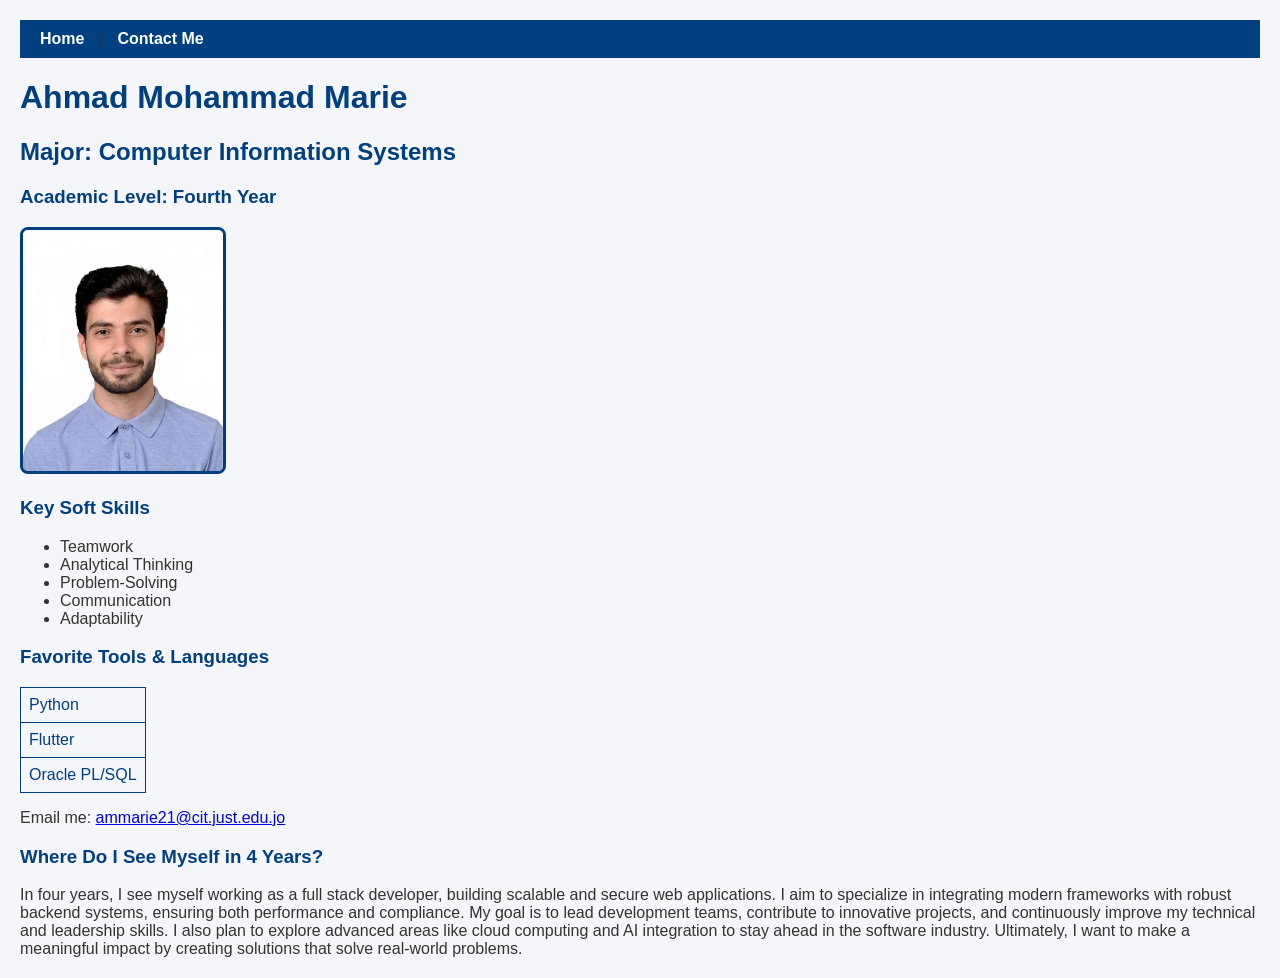
==== index.html @ 4f0599c0 "Add files via upload" ====
<!DOCTYPE html>
<html lang="en">
<head>
  <meta charset="UTF-8">
  <title>155626 - Ahmad Mohammad Marie</title>
  <link rel="stylesheet" href="style.css">
</head>
<body>
  <nav>
    <a href="index.html">Home</a> | 
    <a href="contact.html">Contact Me</a>
  </nav>

  <h1>Ahmad Mohammad Marie</h1>
  <h2>Major: Computer Information Systems</h2>
  <h3>Academic Level: Fourth Year</h3>

  <img src="photo.jpg" alt="Professional Photo" class="profile-photo">

  <h3>Key Soft Skills</h3>
  <ul>
    <li>Teamwork</li>
    <li>Analytical Thinking</li>
    <li>Problem-Solving</li>
    <li>Communication</li>
    <li>Adaptability</li>
  </ul>

  <h3>Favorite Tools & Languages</h3>
  <table>
    <tr><td><a href="https://www.python.org" target="_blank">Python</a></td></tr>
    <tr><td><a href="https://flutter.dev" target="_blank">Flutter</a></td></tr>
    <tr><td><a href="https://www.oracle.com/database/technologies/appdev/plsql.html" target="_blank">Oracle PL/SQL</a></td></tr>
  </table>

  <p>Email me: <a href="mailto:ammarie21@cit.just.edu.jo">ammarie21@cit.just.edu.jo</a></p>

  <h3>Where Do I See Myself in 4 Years?</h3>
  <p>
    In four years, I see myself working as a full stack developer, building scalable and secure web applications. 
    I aim to specialize in integrating modern frameworks with robust backend systems, ensuring both performance and compliance. 
    My goal is to lead development teams, contribute to innovative projects, and continuously improve my technical and leadership skills. 
    I also plan to explore advanced areas like cloud computing and AI integration to stay ahead in the software industry. 
    Ultimately, I want to make a meaningful impact by creating solutions that solve real-world problems.
  </p>
</body>
</html>
---- style.css ----
body {
  font-family: Arial, sans-serif;
  background-color: #f4f6f9;
  margin: 20px;
  color: #333;
}

nav {
  background-color: #004080;
  padding: 10px;
  margin-bottom: 20px;
}

nav a {
  color: white;
  text-decoration: none;
  margin: 0 10px;
  font-weight: bold;
}

nav a:hover {
  text-decoration: underline;
}

h1, h2, h3 {
  color: #004080;
}

.profile-photo {
  width: 200px;
  border: 3px solid #004080;
  border-radius: 8px;
}

table {
  border-collapse: collapse;
  margin-top: 10px;
}

table td {
  border: 1px solid #004080;
  padding: 8px;
}

table a {
  color: #004080;
  text-decoration: none;
}

table a:hover {
  text-decoration: underline;
}

form {
  background-color: #ffffff;
  padding: 20px;
  border: 1px solid #ccc;
  width: 300px;
}

input, textarea {
  width: 100%;
  padding: 8px;
  margin-top: 5px;
  border: 1px solid #ccc;
  border-radius: 4px;
}

input[type="submit"] {
  background-color: #004080;
  color: white;
  border: none;
  cursor: pointer;
}

input[type="submit"]:hover {
  background-color: #003366;
}
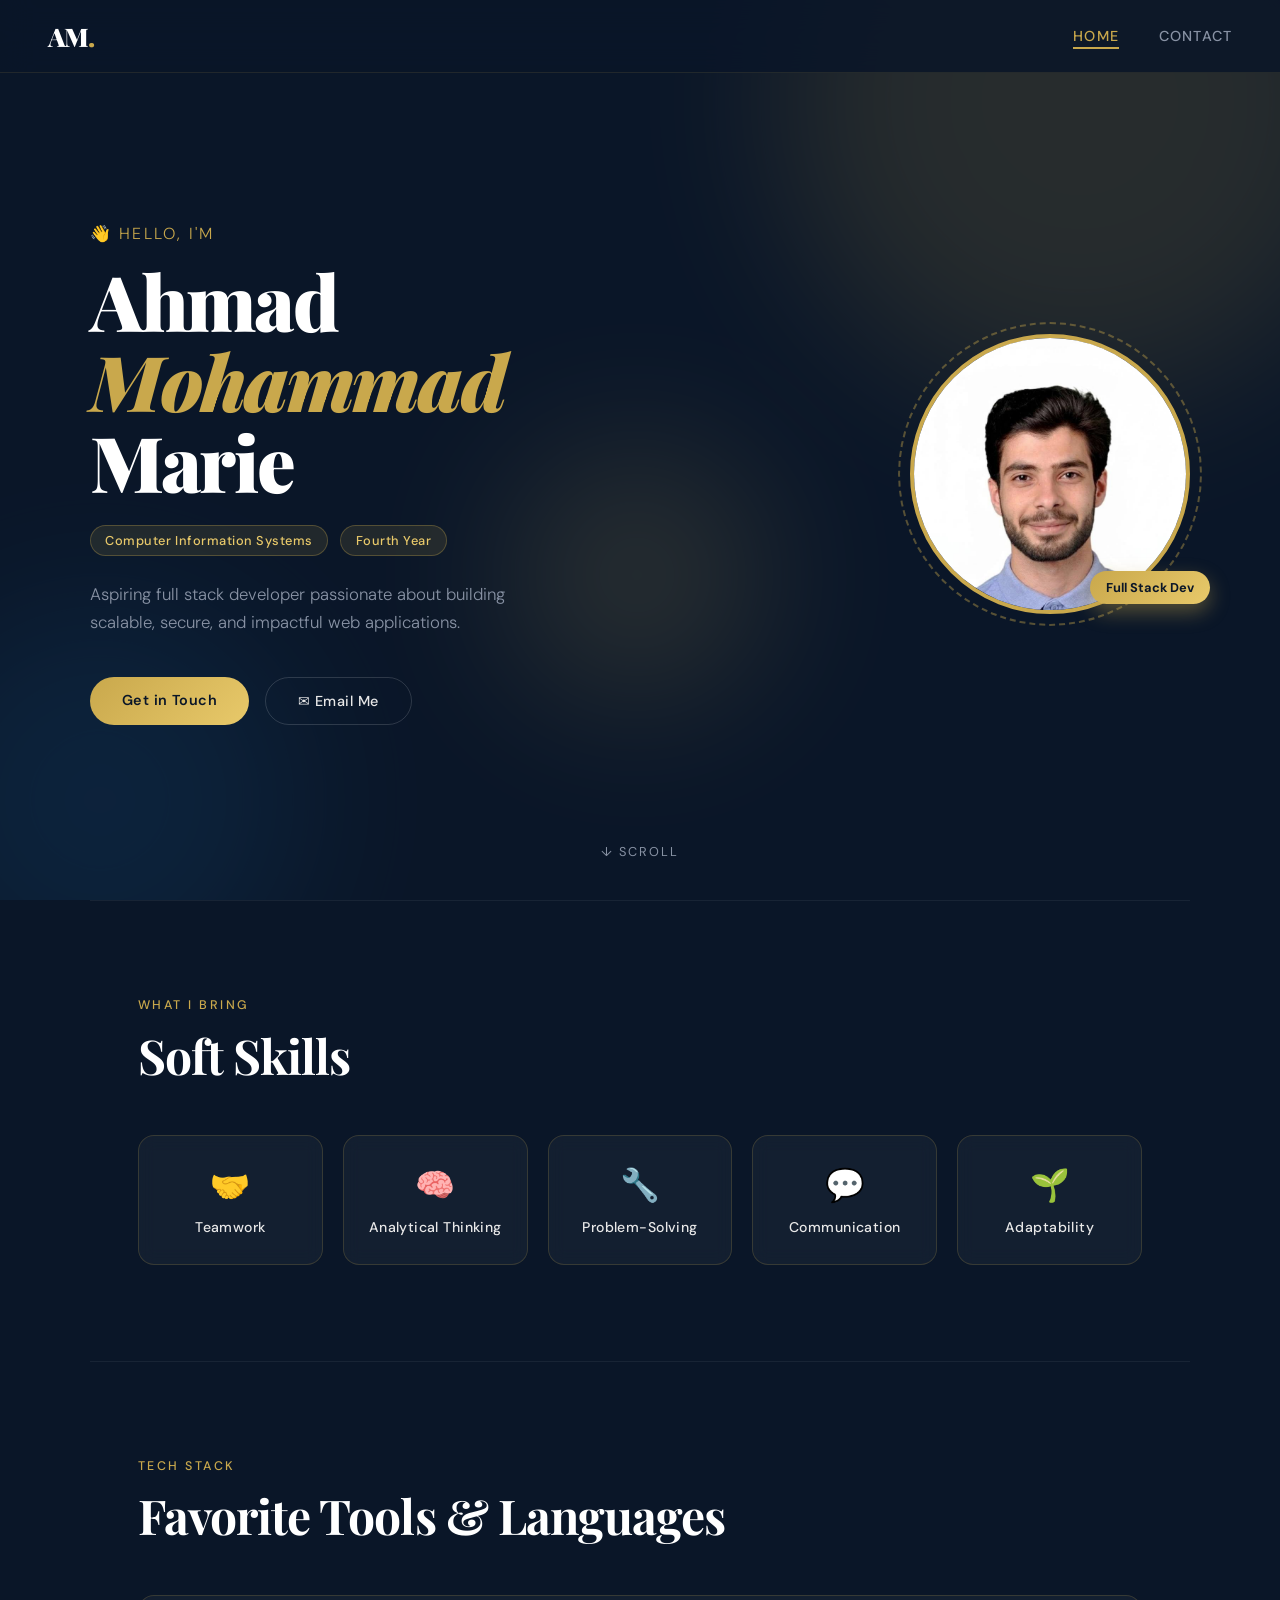
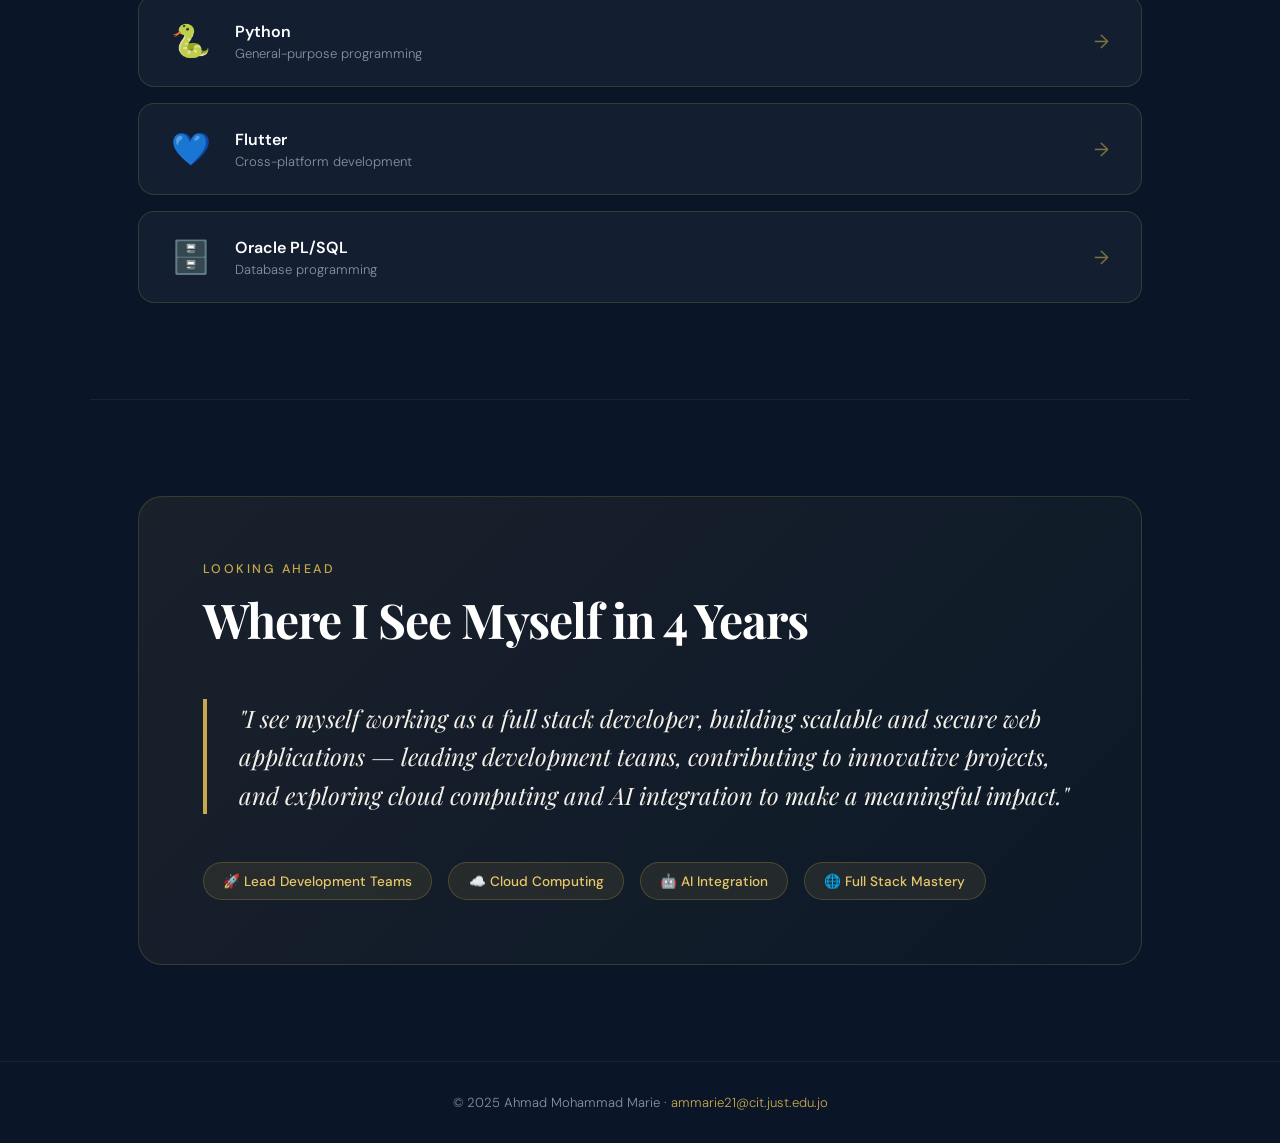
==== commit f129c0b2: "Add files via upload" ====
--- a/index.html
+++ b/index.html
@@ -1,47 +1,134 @@
-<!DOCTYPE html>
-<html lang="en">
-<head>
-  <meta charset="UTF-8">
-  <title>155626 - Ahmad Mohammad Marie</title>
-  <link rel="stylesheet" href="style.css">
-</head>
-<body>
-  <nav>
-    <a href="index.html">Home</a> | 
-    <a href="contact.html">Contact Me</a>
-  </nav>
-
-  <h1>Ahmad Mohammad Marie</h1>
-  <h2>Major: Computer Information Systems</h2>
-  <h3>Academic Level: Fourth Year</h3>
-
-  <img src="photo.jpg" alt="Professional Photo" class="profile-photo">
-
-  <h3>Key Soft Skills</h3>
-  <ul>
-    <li>Teamwork</li>
-    <li>Analytical Thinking</li>
-    <li>Problem-Solving</li>
-    <li>Communication</li>
-    <li>Adaptability</li>
-  </ul>
-
-  <h3>Favorite Tools & Languages</h3>
-  <table>
-    <tr><td><a href="https://www.python.org" target="_blank">Python</a></td></tr>
-    <tr><td><a href="https://flutter.dev" target="_blank">Flutter</a></td></tr>
-    <tr><td><a href="https://www.oracle.com/database/technologies/appdev/plsql.html" target="_blank">Oracle PL/SQL</a></td></tr>
-  </table>
-
-  <p>Email me: <a href="mailto:ammarie21@cit.just.edu.jo">ammarie21@cit.just.edu.jo</a></p>
-
-  <h3>Where Do I See Myself in 4 Years?</h3>
-  <p>
-    In four years, I see myself working as a full stack developer, building scalable and secure web applications. 
-    I aim to specialize in integrating modern frameworks with robust backend systems, ensuring both performance and compliance. 
-    My goal is to lead development teams, contribute to innovative projects, and continuously improve my technical and leadership skills. 
-    I also plan to explore advanced areas like cloud computing and AI integration to stay ahead in the software industry. 
-    Ultimately, I want to make a meaningful impact by creating solutions that solve real-world problems.
-  </p>
-</body>
-</html>
+<!DOCTYPE html>
+<html lang="en">
+<head>
+  <meta charset="UTF-8">
+  <meta name="viewport" content="width=device-width, initial-scale=1.0">
+  <title>Ahmad Mohammad Marie — Portfolio</title>
+  <link href="https://fonts.googleapis.com/css2?family=Playfair+Display:wght@400;700;900&family=DM+Sans:wght@300;400;500&display=swap" rel="stylesheet">
+  <link rel="stylesheet" href="style.css">
+</head>
+<body>
+
+  <!-- Navigation -->
+  <nav class="nav">
+    <div class="nav-logo">AM<span class="dot">.</span></div>
+    <div class="nav-links">
+      <a href="index.html" class="nav-link active">Home</a>
+      <a href="contact.html" class="nav-link">Contact</a>
+    </div>
+  </nav>
+
+  <!-- Hero Section -->
+  <section class="hero">
+    <div class="hero-bg">
+      <div class="circle c1"></div>
+      <div class="circle c2"></div>
+      <div class="circle c3"></div>
+    </div>
+    <div class="hero-content">
+      <div class="hero-text">
+        <p class="hero-eyebrow">👋 Hello, I'm</p>
+        <h1 class="hero-name">Ahmad<br><span class="accent">Mohammad</span><br>Marie</h1>
+        <div class="hero-meta">
+          <span class="badge">Computer Information Systems</span>
+          <span class="badge">Fourth Year</span>
+        </div>
+        <p class="hero-bio">Aspiring full stack developer passionate about building scalable, secure, and impactful web applications.</p>
+        <div class="hero-actions">
+          <a href="contact.html" class="btn-primary">Get in Touch</a>
+          <a href="mailto:ammarie21@cit.just.edu.jo" class="btn-secondary">✉ Email Me</a>
+        </div>
+      </div>
+      <div class="hero-photo-wrap">
+        <div class="photo-ring"></div>
+        <img src="photo.jpg" alt="Ahmad Mohammad Marie" class="hero-photo">
+        <div class="photo-tag">Full Stack Dev</div>
+      </div>
+    </div>
+    <div class="scroll-hint">↓ Scroll</div>
+  </section>
+
+  <!-- Skills Section -->
+  <section class="section skills-section">
+    <div class="section-label">What I Bring</div>
+    <h2 class="section-title">Soft Skills</h2>
+    <div class="skills-grid">
+      <div class="skill-card" style="--delay:0s">
+        <div class="skill-icon">🤝</div>
+        <div class="skill-name">Teamwork</div>
+      </div>
+      <div class="skill-card" style="--delay:.07s">
+        <div class="skill-icon">🧠</div>
+        <div class="skill-name">Analytical Thinking</div>
+      </div>
+      <div class="skill-card" style="--delay:.14s">
+        <div class="skill-icon">🔧</div>
+        <div class="skill-name">Problem-Solving</div>
+      </div>
+      <div class="skill-card" style="--delay:.21s">
+        <div class="skill-icon">💬</div>
+        <div class="skill-name">Communication</div>
+      </div>
+      <div class="skill-card" style="--delay:.28s">
+        <div class="skill-icon">🌱</div>
+        <div class="skill-name">Adaptability</div>
+      </div>
+    </div>
+  </section>
+
+  <!-- Tools Section -->
+  <section class="section tools-section">
+    <div class="section-label">Tech Stack</div>
+    <h2 class="section-title">Favorite Tools & Languages</h2>
+    <div class="tools-grid">
+      <a href="https://www.python.org" target="_blank" class="tool-card" style="--delay:0s">
+        <div class="tool-logo">🐍</div>
+        <div class="tool-info">
+          <div class="tool-name">Python</div>
+          <div class="tool-desc">General-purpose programming</div>
+        </div>
+        <span class="tool-arrow">→</span>
+      </a>
+      <a href="https://flutter.dev" target="_blank" class="tool-card" style="--delay:.08s">
+        <div class="tool-logo">💙</div>
+        <div class="tool-info">
+          <div class="tool-name">Flutter</div>
+          <div class="tool-desc">Cross-platform development</div>
+        </div>
+        <span class="tool-arrow">→</span>
+      </a>
+      <a href="https://www.oracle.com/database/technologies/appdev/plsql.html" target="_blank" class="tool-card" style="--delay:.16s">
+        <div class="tool-logo">🗄️</div>
+        <div class="tool-info">
+          <div class="tool-name">Oracle PL/SQL</div>
+          <div class="tool-desc">Database programming</div>
+        </div>
+        <span class="tool-arrow">→</span>
+      </a>
+    </div>
+  </section>
+
+  <!-- Vision Section -->
+  <section class="section vision-section">
+    <div class="vision-inner">
+      <div class="section-label">Looking Ahead</div>
+      <h2 class="section-title">Where I See Myself in 4 Years</h2>
+      <blockquote class="vision-quote">
+        "I see myself working as a full stack developer, building scalable and secure web applications — leading development teams, contributing to innovative projects, and exploring cloud computing and AI integration to make a meaningful impact."
+      </blockquote>
+      <div class="vision-goals">
+        <div class="goal">🚀 Lead Development Teams</div>
+        <div class="goal">☁️ Cloud Computing</div>
+        <div class="goal">🤖 AI Integration</div>
+        <div class="goal">🌐 Full Stack Mastery</div>
+      </div>
+    </div>
+  </section>
+
+  <!-- Footer -->
+  <footer class="footer">
+    <p>© 2025 Ahmad Mohammad Marie · <a href="mailto:ammarie21@cit.just.edu.jo">ammarie21@cit.just.edu.jo</a></p>
+  </footer>
+
+</body>
+</html>
--- a/style.css
+++ b/style.css
@@ -1,78 +1,815 @@
-body {
-  font-family: Arial, sans-serif;
-  background-color: #f4f6f9;
-  margin: 20px;
-  color: #333;
-}
-
-nav {
-  background-color: #004080;
-  padding: 10px;
-  margin-bottom: 20px;
-}
-
-nav a {
-  color: white;
-  text-decoration: none;
-  margin: 0 10px;
-  font-weight: bold;
-}
-
-nav a:hover {
-  text-decoration: underline;
-}
-
-h1, h2, h3 {
-  color: #004080;
-}
-
-.profile-photo {
-  width: 200px;
-  border: 3px solid #004080;
-  border-radius: 8px;
-}
-
-table {
-  border-collapse: collapse;
-  margin-top: 10px;
-}
-
-table td {
-  border: 1px solid #004080;
-  padding: 8px;
-}
-
-table a {
-  color: #004080;
-  text-decoration: none;
-}
-
-table a:hover {
-  text-decoration: underline;
-}
-
-form {
-  background-color: #ffffff;
-  padding: 20px;
-  border: 1px solid #ccc;
-  width: 300px;
-}
-
-input, textarea {
-  width: 100%;
-  padding: 8px;
-  margin-top: 5px;
-  border: 1px solid #ccc;
-  border-radius: 4px;
-}
-
-input[type="submit"] {
-  background-color: #004080;
-  color: white;
-  border: none;
-  cursor: pointer;
-}
-
-input[type="submit"]:hover {
-  background-color: #003366;
-}
+/* ===========================
+   CSS Variables & Reset
+   =========================== */
+:root {
+  --navy: #0a1628;
+  --navy-mid: #112240;
+  --navy-light: #1d3461;
+  --gold: #c9a84c;
+  --gold-light: #e8c96a;
+  --cream: #f5f0e8;
+  --text: #e8e8e8;
+  --text-muted: #8892a4;
+  --white: #ffffff;
+  --card-bg: rgba(255,255,255,0.04);
+  --card-border: rgba(201,168,76,0.2);
+  --radius: 16px;
+  --font-display: 'Playfair Display', serif;
+  --font-body: 'DM Sans', sans-serif;
+}
+
+*, *::before, *::after {
+  box-sizing: border-box;
+  margin: 0;
+  padding: 0;
+}
+
+html {
+  scroll-behavior: smooth;
+}
+
+body {
+  font-family: var(--font-body);
+  background-color: var(--navy);
+  color: var(--text);
+  min-height: 100vh;
+  overflow-x: hidden;
+}
+
+/* ===========================
+   Navigation
+   =========================== */
+.nav {
+  position: fixed;
+  top: 0;
+  left: 0;
+  right: 0;
+  z-index: 100;
+  display: flex;
+  align-items: center;
+  justify-content: space-between;
+  padding: 1.2rem 3rem;
+  background: rgba(10, 22, 40, 0.85);
+  backdrop-filter: blur(16px);
+  border-bottom: 1px solid rgba(201,168,76,0.12);
+}
+
+.nav-logo {
+  font-family: var(--font-display);
+  font-size: 1.6rem;
+  font-weight: 900;
+  color: var(--white);
+  letter-spacing: -0.03em;
+}
+
+.dot {
+  color: var(--gold);
+}
+
+.nav-links {
+  display: flex;
+  gap: 2.5rem;
+  align-items: center;
+}
+
+.nav-link {
+  font-family: var(--font-body);
+  font-size: 0.9rem;
+  font-weight: 500;
+  color: var(--text-muted);
+  text-decoration: none;
+  letter-spacing: 0.08em;
+  text-transform: uppercase;
+  transition: color 0.2s;
+  position: relative;
+}
+
+.nav-link::after {
+  content: '';
+  position: absolute;
+  bottom: -4px;
+  left: 0;
+  width: 0;
+  height: 2px;
+  background: var(--gold);
+  transition: width 0.3s;
+}
+
+.nav-link:hover,
+.nav-link.active {
+  color: var(--gold);
+}
+
+.nav-link.active::after,
+.nav-link:hover::after {
+  width: 100%;
+}
+
+/* ===========================
+   Hero Section
+   =========================== */
+.hero {
+  min-height: 100vh;
+  display: flex;
+  align-items: center;
+  justify-content: center;
+  padding: 7rem 3rem 4rem;
+  position: relative;
+  overflow: hidden;
+}
+
+.hero-bg {
+  position: absolute;
+  inset: 0;
+  pointer-events: none;
+}
+
+.circle {
+  position: absolute;
+  border-radius: 50%;
+  filter: blur(80px);
+  opacity: 0.15;
+}
+
+.c1 {
+  width: 600px;
+  height: 600px;
+  background: var(--gold);
+  top: -200px;
+  right: -100px;
+  animation: float 8s ease-in-out infinite;
+}
+
+.c2 {
+  width: 400px;
+  height: 400px;
+  background: #1e6ba8;
+  bottom: -100px;
+  left: -100px;
+  animation: float 10s ease-in-out infinite reverse;
+}
+
+.c3 {
+  width: 250px;
+  height: 250px;
+  background: var(--gold-light);
+  top: 50%;
+  left: 40%;
+  animation: float 6s ease-in-out infinite;
+}
+
+@keyframes float {
+  0%, 100% { transform: translateY(0px); }
+  50% { transform: translateY(-30px); }
+}
+
+.hero-content {
+  display: flex;
+  align-items: center;
+  gap: 6rem;
+  max-width: 1100px;
+  width: 100%;
+  position: relative;
+  z-index: 2;
+}
+
+.hero-text {
+  flex: 1;
+  animation: fadeUp 0.8s ease forwards;
+}
+
+@keyframes fadeUp {
+  from { opacity: 0; transform: translateY(30px); }
+  to   { opacity: 1; transform: translateY(0); }
+}
+
+.hero-eyebrow {
+  font-size: 1rem;
+  font-weight: 300;
+  color: var(--gold);
+  letter-spacing: 0.15em;
+  text-transform: uppercase;
+  margin-bottom: 1rem;
+}
+
+.hero-name {
+  font-family: var(--font-display);
+  font-size: clamp(2.8rem, 6vw, 5rem);
+  font-weight: 900;
+  line-height: 1.05;
+  color: var(--white);
+  margin-bottom: 1.5rem;
+  letter-spacing: -0.03em;
+}
+
+.accent {
+  color: var(--gold);
+  font-style: italic;
+}
+
+.hero-meta {
+  display: flex;
+  gap: 0.75rem;
+  flex-wrap: wrap;
+  margin-bottom: 1.5rem;
+}
+
+.badge {
+  background: rgba(201,168,76,0.12);
+  border: 1px solid rgba(201,168,76,0.3);
+  color: var(--gold-light);
+  padding: 0.35rem 0.9rem;
+  border-radius: 100px;
+  font-size: 0.8rem;
+  font-weight: 500;
+  letter-spacing: 0.04em;
+}
+
+.hero-bio {
+  font-size: 1.05rem;
+  color: var(--text-muted);
+  line-height: 1.7;
+  max-width: 480px;
+  margin-bottom: 2.5rem;
+  font-weight: 300;
+}
+
+.hero-actions {
+  display: flex;
+  gap: 1rem;
+  flex-wrap: wrap;
+}
+
+.btn-primary {
+  background: linear-gradient(135deg, var(--gold), var(--gold-light));
+  color: var(--navy);
+  padding: 0.9rem 2rem;
+  border-radius: 100px;
+  font-size: 0.9rem;
+  font-weight: 600;
+  text-decoration: none;
+  border: none;
+  cursor: pointer;
+  transition: transform 0.2s, box-shadow 0.2s;
+  display: inline-block;
+  letter-spacing: 0.03em;
+}
+
+.btn-primary:hover {
+  transform: translateY(-2px);
+  box-shadow: 0 12px 30px rgba(201,168,76,0.35);
+}
+
+.btn-secondary {
+  color: var(--text);
+  padding: 0.9rem 2rem;
+  border-radius: 100px;
+  font-size: 0.9rem;
+  font-weight: 500;
+  text-decoration: none;
+  border: 1px solid rgba(255,255,255,0.15);
+  transition: border-color 0.2s, color 0.2s;
+  letter-spacing: 0.03em;
+}
+
+.btn-secondary:hover {
+  border-color: var(--gold);
+  color: var(--gold);
+}
+
+/* Hero Photo */
+.hero-photo-wrap {
+  position: relative;
+  flex-shrink: 0;
+  animation: fadeUp 0.8s 0.2s ease both;
+}
+
+.photo-ring {
+  position: absolute;
+  inset: -12px;
+  border-radius: 50%;
+  border: 2px dashed rgba(201,168,76,0.4);
+  animation: spin 20s linear infinite;
+}
+
+@keyframes spin {
+  to { transform: rotate(360deg); }
+}
+
+.hero-photo {
+  width: 280px;
+  height: 280px;
+  object-fit: cover;
+  object-position: top center;
+  border-radius: 50%;
+  border: 4px solid var(--gold);
+  display: block;
+  position: relative;
+  z-index: 1;
+}
+
+.photo-tag {
+  position: absolute;
+  bottom: 10px;
+  right: -20px;
+  background: linear-gradient(135deg, var(--gold), var(--gold-light));
+  color: var(--navy);
+  padding: 0.5rem 1rem;
+  border-radius: 100px;
+  font-size: 0.8rem;
+  font-weight: 700;
+  white-space: nowrap;
+  z-index: 2;
+  box-shadow: 0 8px 20px rgba(201,168,76,0.4);
+}
+
+.scroll-hint {
+  position: absolute;
+  bottom: 2.5rem;
+  left: 50%;
+  transform: translateX(-50%);
+  font-size: 0.8rem;
+  color: var(--text-muted);
+  letter-spacing: 0.15em;
+  text-transform: uppercase;
+  animation: bounce 2s infinite;
+}
+
+@keyframes bounce {
+  0%, 100% { transform: translateX(-50%) translateY(0); }
+  50% { transform: translateX(-50%) translateY(8px); }
+}
+
+/* ===========================
+   Sections
+   =========================== */
+.section {
+  padding: 6rem 3rem;
+  max-width: 1100px;
+  margin: 0 auto;
+}
+
+.section-label {
+  font-size: 0.78rem;
+  letter-spacing: 0.2em;
+  text-transform: uppercase;
+  color: var(--gold);
+  font-weight: 500;
+  margin-bottom: 0.6rem;
+}
+
+.section-title {
+  font-family: var(--font-display);
+  font-size: clamp(2rem, 4vw, 3rem);
+  font-weight: 700;
+  color: var(--white);
+  margin-bottom: 3rem;
+  letter-spacing: -0.02em;
+}
+
+/* ===========================
+   Skills Grid
+   =========================== */
+.skills-section {
+  border-top: 1px solid rgba(255,255,255,0.06);
+}
+
+.skills-grid {
+  display: flex;
+  gap: 1.25rem;
+  flex-wrap: wrap;
+}
+
+.skill-card {
+  background: var(--card-bg);
+  border: 1px solid var(--card-border);
+  border-radius: var(--radius);
+  padding: 1.75rem 1.5rem;
+  display: flex;
+  flex-direction: column;
+  align-items: center;
+  gap: 0.75rem;
+  flex: 1;
+  min-width: 130px;
+  transition: transform 0.25s, border-color 0.25s, background 0.25s;
+  cursor: default;
+  animation: fadeUp 0.6s var(--delay, 0s) ease both;
+  backdrop-filter: blur(8px);
+}
+
+.skill-card:hover {
+  transform: translateY(-6px);
+  border-color: var(--gold);
+  background: rgba(201,168,76,0.08);
+}
+
+.skill-icon {
+  font-size: 2rem;
+}
+
+.skill-name {
+  font-size: 0.88rem;
+  font-weight: 500;
+  color: var(--text);
+  text-align: center;
+  letter-spacing: 0.03em;
+}
+
+/* ===========================
+   Tools Grid
+   =========================== */
+.tools-section {
+  border-top: 1px solid rgba(255,255,255,0.06);
+}
+
+.tools-grid {
+  display: flex;
+  flex-direction: column;
+  gap: 1rem;
+}
+
+.tool-card {
+  background: var(--card-bg);
+  border: 1px solid var(--card-border);
+  border-radius: var(--radius);
+  padding: 1.5rem 2rem;
+  display: flex;
+  align-items: center;
+  gap: 1.5rem;
+  text-decoration: none;
+  transition: transform 0.25s, border-color 0.25s, background 0.25s;
+  animation: fadeUp 0.6s var(--delay, 0s) ease both;
+  backdrop-filter: blur(8px);
+}
+
+.tool-card:hover {
+  transform: translateX(8px);
+  border-color: var(--gold);
+  background: rgba(201,168,76,0.06);
+}
+
+.tool-logo {
+  font-size: 2rem;
+  flex-shrink: 0;
+}
+
+.tool-info {
+  flex: 1;
+}
+
+.tool-name {
+  font-size: 1rem;
+  font-weight: 600;
+  color: var(--white);
+  margin-bottom: 0.2rem;
+}
+
+.tool-desc {
+  font-size: 0.82rem;
+  color: var(--text-muted);
+  font-weight: 300;
+}
+
+.tool-arrow {
+  font-size: 1.2rem;
+  color: var(--gold);
+  opacity: 0.6;
+  transition: opacity 0.2s, transform 0.2s;
+}
+
+.tool-card:hover .tool-arrow {
+  opacity: 1;
+  transform: translateX(4px);
+}
+
+/* ===========================
+   Vision Section
+   =========================== */
+.vision-section {
+  border-top: 1px solid rgba(255,255,255,0.06);
+}
+
+.vision-inner {
+  background: linear-gradient(135deg, rgba(201,168,76,0.08), rgba(201,168,76,0.02));
+  border: 1px solid rgba(201,168,76,0.2);
+  border-radius: 24px;
+  padding: 4rem;
+}
+
+.vision-quote {
+  font-family: var(--font-display);
+  font-size: clamp(1.1rem, 2.5vw, 1.5rem);
+  font-style: italic;
+  color: var(--cream);
+  line-height: 1.6;
+  border-left: 4px solid var(--gold);
+  padding-left: 2rem;
+  margin-bottom: 3rem;
+  font-weight: 400;
+}
+
+.vision-goals {
+  display: flex;
+  gap: 1rem;
+  flex-wrap: wrap;
+}
+
+.goal {
+  background: rgba(201,168,76,0.1);
+  border: 1px solid rgba(201,168,76,0.25);
+  color: var(--gold-light);
+  padding: 0.6rem 1.2rem;
+  border-radius: 100px;
+  font-size: 0.85rem;
+  font-weight: 500;
+  transition: background 0.2s, transform 0.2s;
+  cursor: default;
+}
+
+.goal:hover {
+  background: rgba(201,168,76,0.2);
+  transform: translateY(-2px);
+}
+
+/* ===========================
+   Contact Page
+   =========================== */
+.contact-hero {
+  min-height: 45vh;
+  display: flex;
+  align-items: flex-end;
+  padding: 9rem 3rem 4rem;
+  position: relative;
+  overflow: hidden;
+  max-width: 100%;
+}
+
+.contact-hero-text {
+  max-width: 600px;
+  position: relative;
+  z-index: 2;
+  animation: fadeUp 0.8s ease forwards;
+}
+
+.contact-layout {
+  display: grid;
+  grid-template-columns: 300px 1fr;
+  gap: 3rem;
+  max-width: 1100px;
+  margin: 0 auto;
+  padding: 4rem 3rem 8rem;
+  align-items: start;
+}
+
+/* Contact Info */
+.contact-info {
+  display: flex;
+  flex-direction: column;
+  gap: 1rem;
+}
+
+.info-card {
+  background: var(--card-bg);
+  border: 1px solid var(--card-border);
+  border-radius: var(--radius);
+  padding: 1.5rem;
+  display: flex;
+  align-items: center;
+  gap: 1rem;
+  transition: border-color 0.2s;
+  backdrop-filter: blur(8px);
+}
+
+.info-card:hover {
+  border-color: var(--gold);
+}
+
+.info-icon {
+  font-size: 1.5rem;
+  flex-shrink: 0;
+}
+
+.info-label {
+  font-size: 0.75rem;
+  color: var(--text-muted);
+  text-transform: uppercase;
+  letter-spacing: 0.1em;
+  margin-bottom: 0.3rem;
+}
+
+.info-value {
+  font-size: 0.9rem;
+  color: var(--white);
+  font-weight: 500;
+  text-decoration: none;
+}
+
+a.info-value:hover {
+  color: var(--gold);
+}
+
+/* Contact Form */
+.contact-form-box {
+  background: var(--card-bg);
+  border: 1px solid var(--card-border);
+  border-radius: 24px;
+  padding: 3rem;
+  backdrop-filter: blur(8px);
+  animation: fadeUp 0.8s 0.1s ease both;
+}
+
+.form-row {
+  display: grid;
+  grid-template-columns: 1fr 1fr;
+  gap: 1.5rem;
+}
+
+.form-group {
+  display: flex;
+  flex-direction: column;
+  gap: 0.5rem;
+  margin-bottom: 1.5rem;
+}
+
+.form-group label {
+  font-size: 0.8rem;
+  font-weight: 500;
+  color: var(--text-muted);
+  letter-spacing: 0.08em;
+  text-transform: uppercase;
+}
+
+.form-group input,
+.form-group textarea {
+  background: rgba(255,255,255,0.04);
+  border: 1px solid rgba(255,255,255,0.1);
+  border-radius: 10px;
+  padding: 0.85rem 1rem;
+  color: var(--white);
+  font-family: var(--font-body);
+  font-size: 0.95rem;
+  font-weight: 300;
+  transition: border-color 0.2s, box-shadow 0.2s;
+  width: 100%;
+  outline: none;
+}
+
+.form-group input::placeholder,
+.form-group textarea::placeholder {
+  color: rgba(255,255,255,0.2);
+}
+
+.form-group input:focus,
+.form-group textarea:focus {
+  border-color: var(--gold);
+  box-shadow: 0 0 0 3px rgba(201,168,76,0.12);
+}
+
+.form-group input.error,
+.form-group textarea.error {
+  border-color: #e05252;
+}
+
+.form-group textarea {
+  resize: vertical;
+  min-height: 120px;
+}
+
+.submit-btn {
+  width: 100%;
+  padding: 1rem;
+  font-size: 1rem;
+  font-family: var(--font-body);
+  border-radius: 12px;
+}
+
+.form-error {
+  background: rgba(224,82,82,0.12);
+  border: 1px solid rgba(224,82,82,0.3);
+  color: #f08080;
+  padding: 0.85rem 1rem;
+  border-radius: 10px;
+  font-size: 0.85rem;
+  margin-bottom: 1.5rem;
+}
+
+/* Success */
+.form-success {
+  background: var(--card-bg);
+  border: 1px solid rgba(201,168,76,0.3);
+  border-radius: 24px;
+  padding: 4rem;
+  flex-direction: column;
+  align-items: center;
+  text-align: center;
+  backdrop-filter: blur(8px);
+  animation: fadeUp 0.6s ease both;
+}
+
+.success-icon {
+  font-size: 3.5rem;
+  margin-bottom: 1rem;
+}
+
+.form-success h3 {
+  font-family: var(--font-display);
+  font-size: 2rem;
+  color: var(--white);
+  margin-bottom: 0.75rem;
+}
+
+.form-success p {
+  color: var(--text-muted);
+  font-size: 1rem;
+  font-weight: 300;
+}
+
+/* ===========================
+   Footer
+   =========================== */
+.footer {
+  border-top: 1px solid rgba(255,255,255,0.06);
+  padding: 2rem 3rem;
+  text-align: center;
+  font-size: 0.82rem;
+  color: var(--text-muted);
+  font-weight: 300;
+}
+
+.footer a {
+  color: var(--gold);
+  text-decoration: none;
+}
+
+.footer a:hover {
+  text-decoration: underline;
+}
+
+/* ===========================
+   Responsive
+   =========================== */
+@media (max-width: 900px) {
+  .hero-content {
+    flex-direction: column-reverse;
+    gap: 3rem;
+    text-align: center;
+  }
+
+  .hero-actions {
+    justify-content: center;
+  }
+
+  .hero-meta {
+    justify-content: center;
+  }
+
+  .hero-bio {
+    margin: 0 auto 2.5rem;
+  }
+
+  .hero-photo {
+    width: 220px;
+    height: 220px;
+  }
+
+  .contact-layout {
+    grid-template-columns: 1fr;
+  }
+
+  .contact-hero {
+    align-items: center;
+    text-align: center;
+    padding-top: 8rem;
+  }
+
+  .vision-inner {
+    padding: 2.5rem;
+  }
+
+  .form-row {
+    grid-template-columns: 1fr;
+  }
+
+  .nav {
+    padding: 1rem 1.5rem;
+  }
+
+  .section {
+    padding: 4rem 1.5rem;
+  }
+}
+
+@media (max-width: 600px) {
+  .skills-grid {
+    gap: 0.75rem;
+  }
+
+  .skill-card {
+    min-width: 100px;
+    padding: 1.25rem 1rem;
+  }
+
+  .contact-form-box {
+    padding: 2rem 1.5rem;
+  }
+}
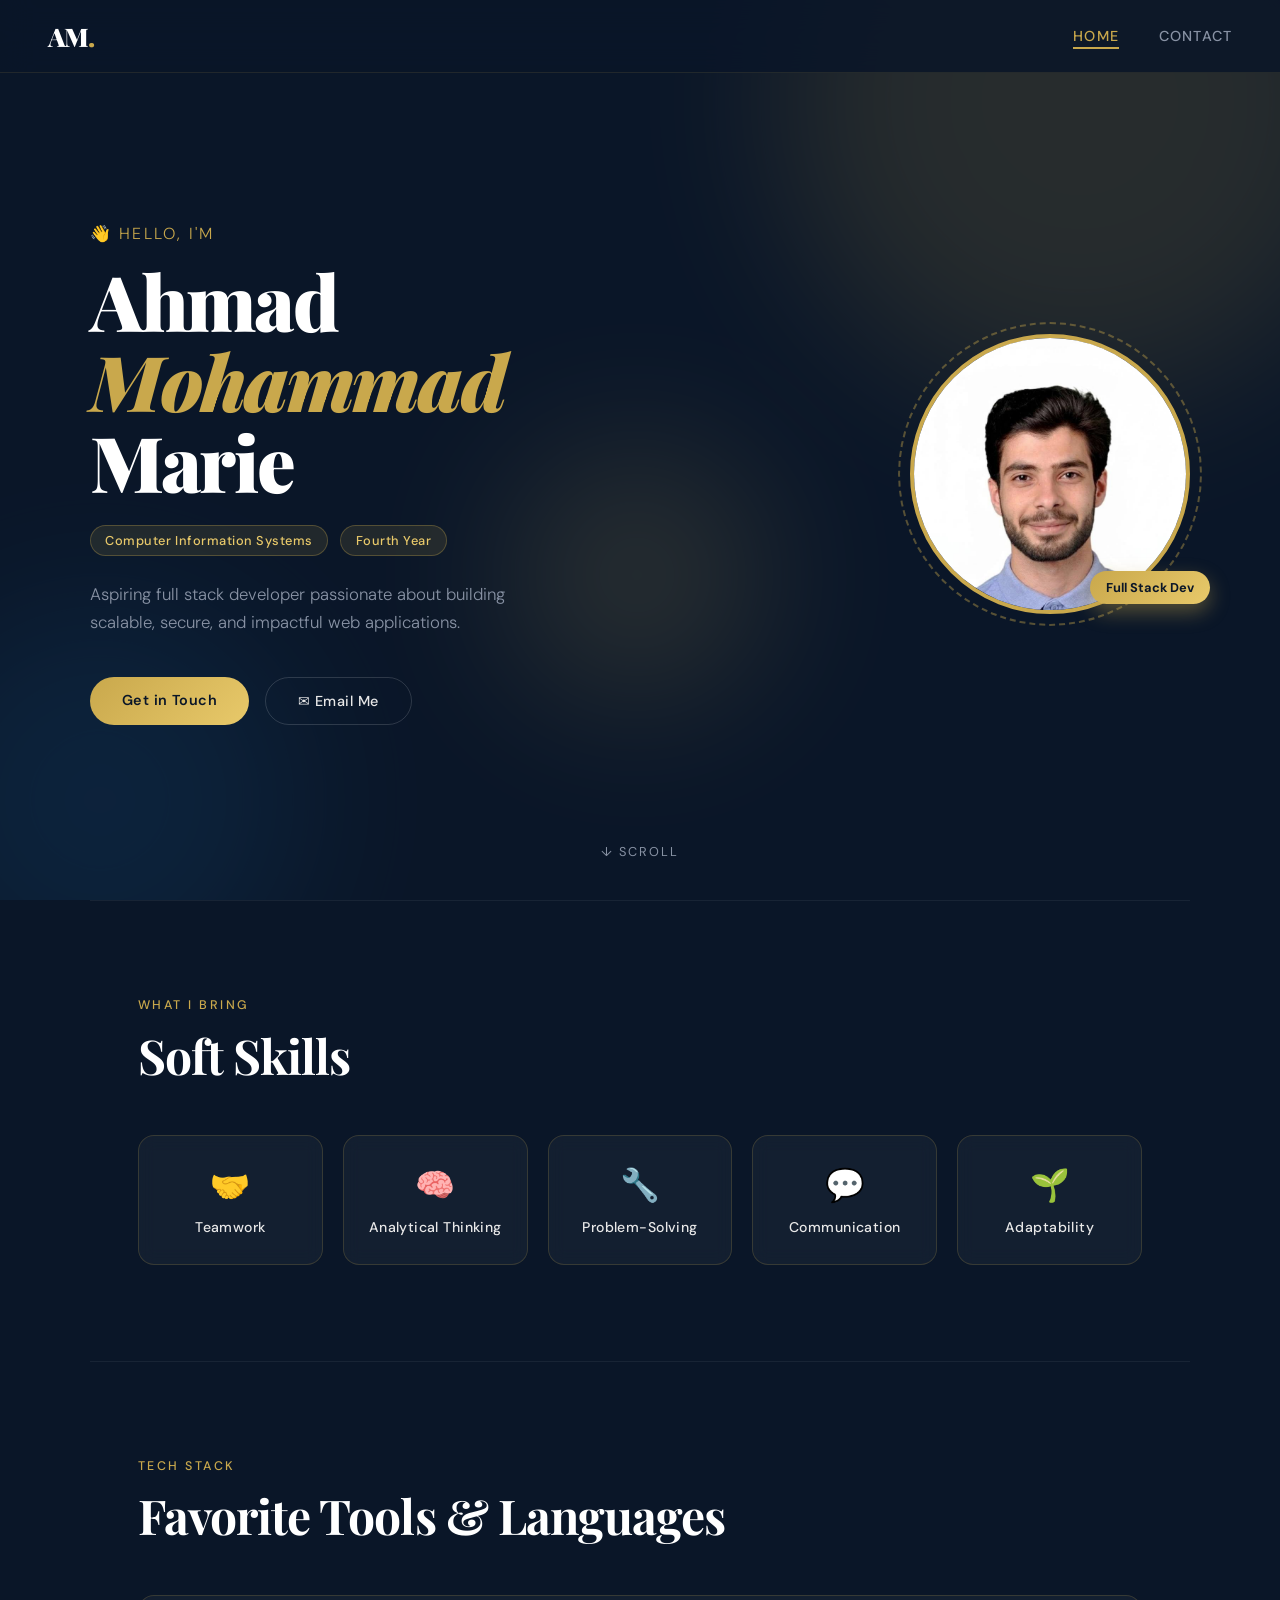
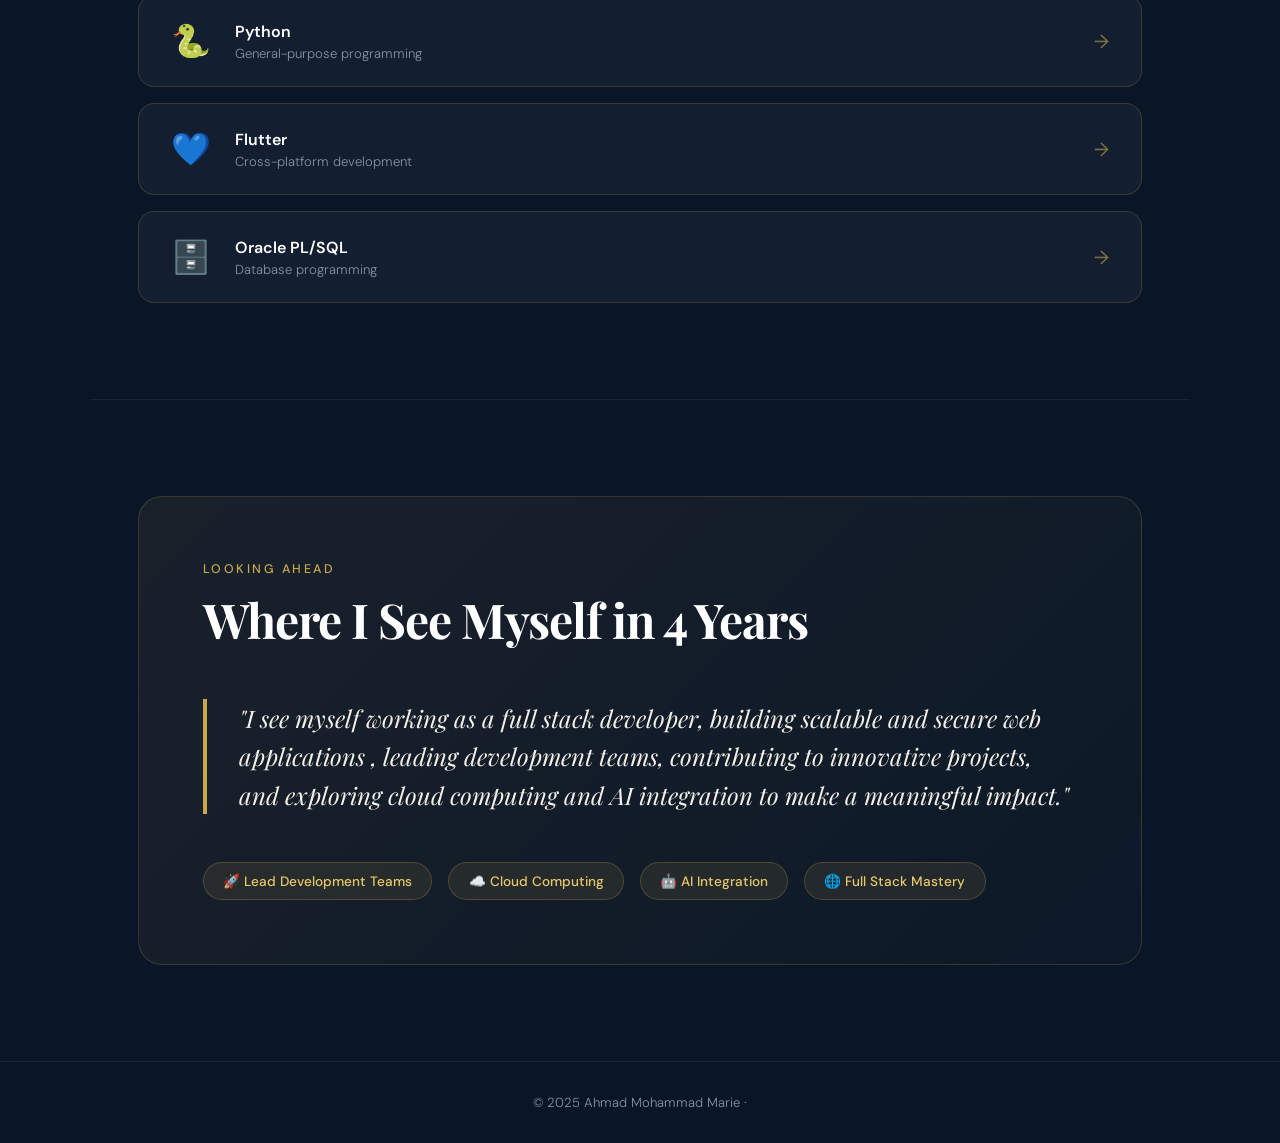
==== commit efd6ce23: "Add files via upload" ====
--- a/index.html
+++ b/index.html
@@ -36,12 +36,12 @@
         <p class="hero-bio">Aspiring full stack developer passionate about building scalable, secure, and impactful web applications.</p>
         <div class="hero-actions">
           <a href="contact.html" class="btn-primary">Get in Touch</a>
-          <a href="mailto:ammarie21@cit.just.edu.jo" class="btn-secondary">✉ Email Me</a>
+          <a href="/cdn-cgi/l/email-protection#01606c6c607368643330416268752f6b7472752f6465742f6b6e" class="btn-secondary">✉ Email Me</a>
         </div>
       </div>
       <div class="hero-photo-wrap">
         <div class="photo-ring"></div>
-        <img src="photo.jpg" alt="Ahmad Mohammad Marie" class="hero-photo">
+        <img src="https://ammarie21.github.io/photo.jpg" alt="Ahmad Mohammad Marie" class="hero-photo">
         <div class="photo-tag">Full Stack Dev</div>
       </div>
     </div>
@@ -114,7 +114,7 @@
       <div class="section-label">Looking Ahead</div>
       <h2 class="section-title">Where I See Myself in 4 Years</h2>
       <blockquote class="vision-quote">
-        "I see myself working as a full stack developer, building scalable and secure web applications — leading development teams, contributing to innovative projects, and exploring cloud computing and AI integration to make a meaningful impact."
+        "I see myself working as a full stack developer, building scalable and secure web applications , leading development teams, contributing to innovative projects, and exploring cloud computing and AI integration to make a meaningful impact."
       </blockquote>
       <div class="vision-goals">
         <div class="goal">🚀 Lead Development Teams</div>
@@ -127,8 +127,4 @@
 
   <!-- Footer -->
   <footer class="footer">
-    <p>© 2025 Ahmad Mohammad Marie · <a href="mailto:ammarie21@cit.just.edu.jo">ammarie21@cit.just.edu.jo</a></p>
-  </footer>
-
-</body>
-</html>
+    <p>© 2025 Ahmad Mohammad Marie · <a href="/cdn-cgi/l/email-protection#0e6f63636f7c676b3c3f4
